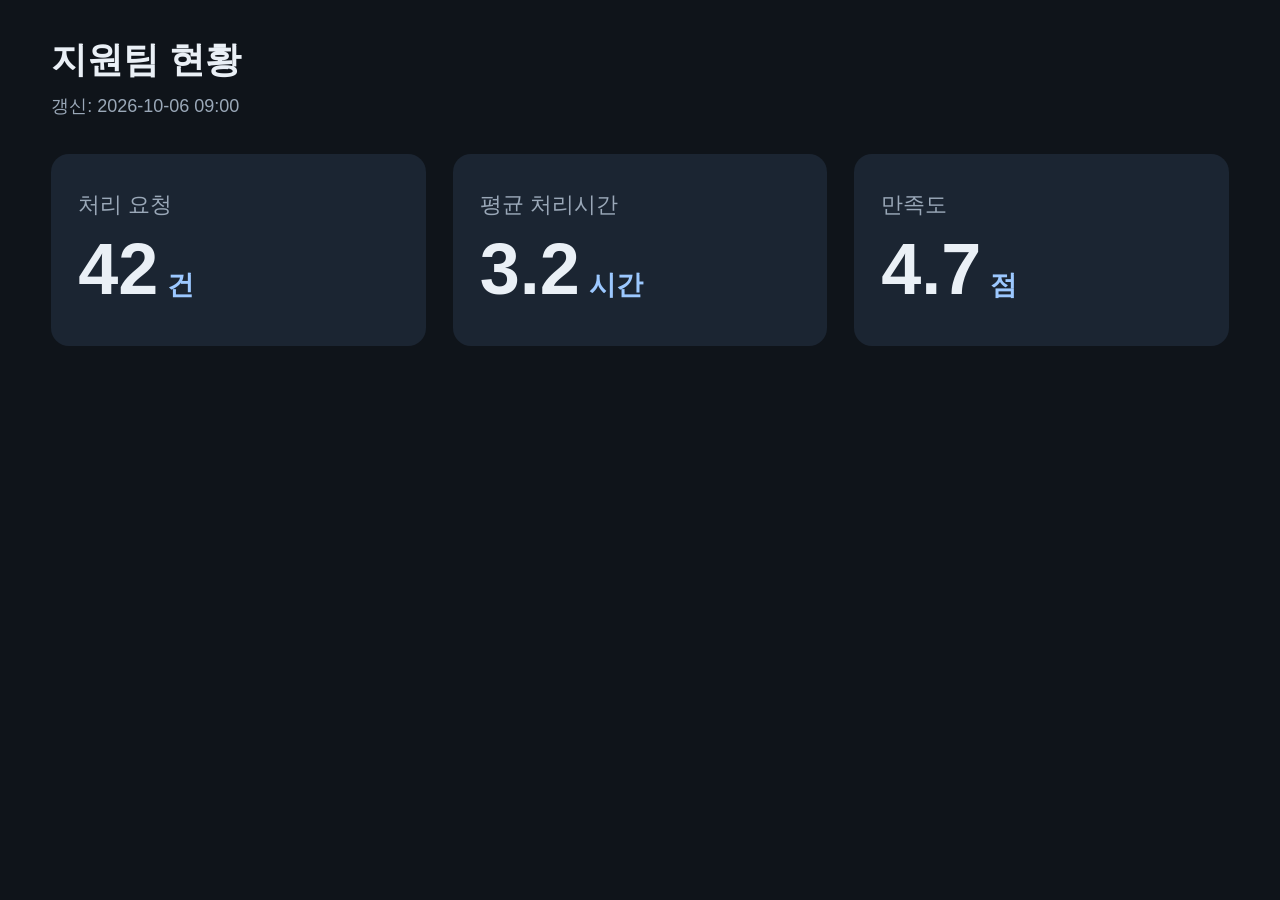
==== sample/자료/02_지원팀/index.html @ 760aa2ef "TV 대시보드 APK 초기 구현 및 GitHub Actions 빌드·배포 - 좌측 정사각형 아이콘 메뉴 + 우측 WebView 대시보드 (LG 75TR3DQ, Android 14 " ====
<!doctype html>
<html lang="ko">
<head>
<meta charset="utf-8">
<meta name="viewport" content="width=device-width, initial-scale=1">
<title>대시보드</title>
<link rel="stylesheet" href="style.css">
</head>
<body>
<h1 id="title">로딩 중…</h1>
<div class="upd" id="upd"></div>
<div class="kpis" id="kpis"></div>
<script src="app.js"></script>
</body>
</html>
---- sample/자료/02_지원팀/style.css ----
body { margin: 0; font-family: "Noto Sans KR", sans-serif; background: #0f141a; color: #eaf0f6; padding: 4vh 4vw; }
h1 { font-size: 4vh; margin: 0 0 1vh; }
.upd { color: #9aa8b8; font-size: 2vh; margin-bottom: 4vh; }
.kpis { display: grid; grid-template-columns: repeat(auto-fit, minmax(28vh, 1fr)); gap: 3vh; }
.kpi { background: #1b2532; border-radius: 2vh; padding: 4vh 3vh; }
.kpi .l { font-size: 2.4vh; color: #9aa8b8; }
.kpi .v { font-size: 8vh; font-weight: bold; margin-top: 1vh; }
.kpi .u { font-size: 3vh; color: #9cc8ff; margin-left: 1vh; }
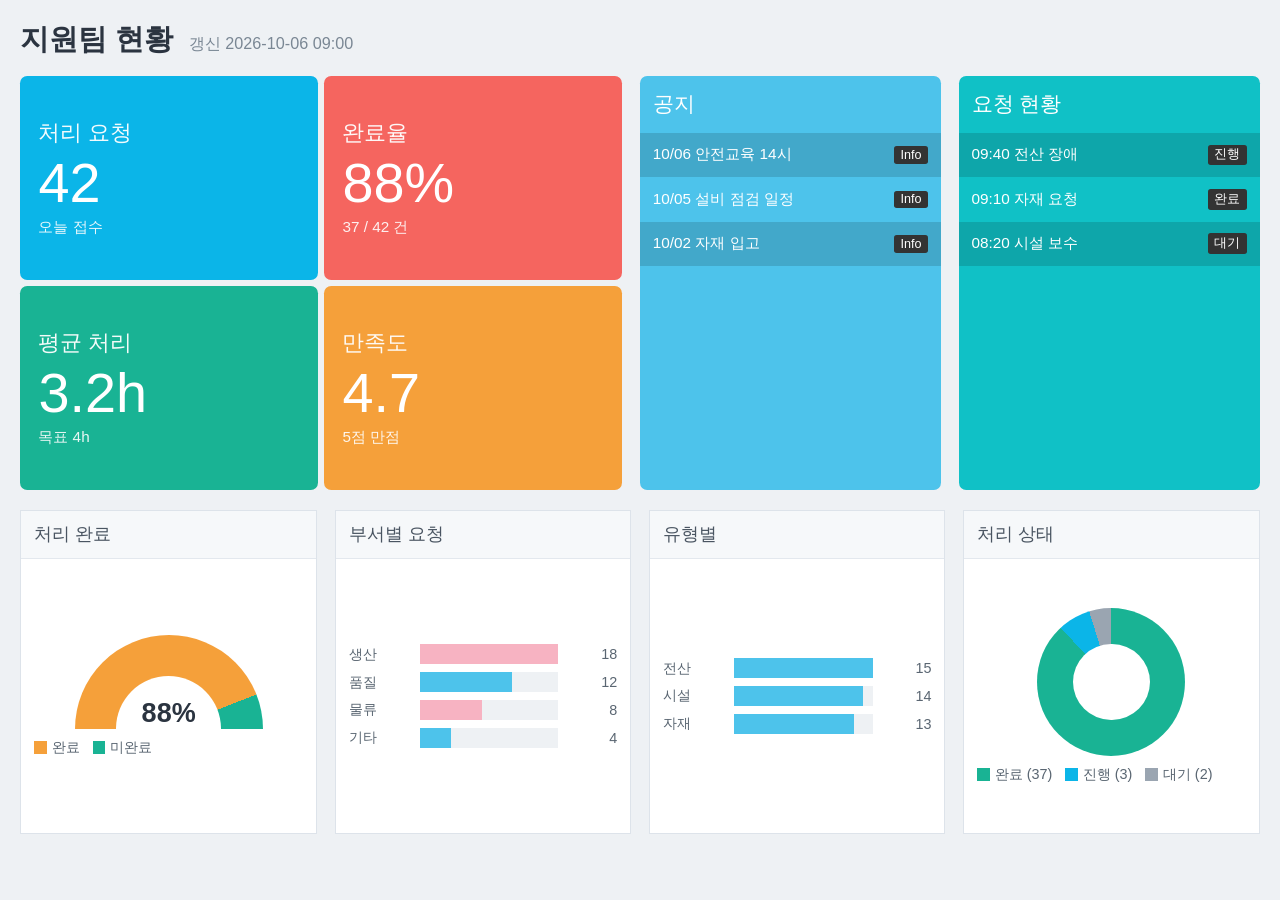
==== commit 1e25d50b: "vDesk 스타일 디자인: 상단 대상 로고·제목, 어두운 사이드바(맨 아래 설정), icon.png 아이콘 - 상단 헤더: 대상 로고 + '대상 오산공장 Dashboard'(설정에" ====
--- a/sample/자료/02_지원팀/index.html
+++ b/sample/자료/02_지원팀/index.html
@@ -7,9 +7,13 @@
 <link rel="stylesheet" href="style.css">
 </head>
 <body>
-<h1 id="title">로딩 중…</h1>
-<div class="upd" id="upd"></div>
-<div class="kpis" id="kpis"></div>
+<div class="top"><h1 id="title">로딩 중…</h1><span id="upd"></span></div>
+<div class="row1">
+  <div class="tiles" id="tiles"></div>
+  <div class="list" id="list0"></div>
+  <div class="list" id="list1"></div>
+</div>
+<div class="cards" id="cards"></div>
 <script src="app.js"></script>
 </body>
 </html>
--- a/sample/자료/02_지원팀/style.css
+++ b/sample/자료/02_지원팀/style.css
@@ -1,8 +1,42 @@
-body { margin: 0; font-family: "Noto Sans KR", sans-serif; background: #0f141a; color: #eaf0f6; padding: 4vh 4vw; }
-h1 { font-size: 4vh; margin: 0 0 1vh; }
-.upd { color: #9aa8b8; font-size: 2vh; margin-bottom: 4vh; }
-.kpis { display: grid; grid-template-columns: repeat(auto-fit, minmax(28vh, 1fr)); gap: 3vh; }
-.kpi { background: #1b2532; border-radius: 2vh; padding: 4vh 3vh; }
-.kpi .l { font-size: 2.4vh; color: #9aa8b8; }
-.kpi .v { font-size: 8vh; font-weight: bold; margin-top: 1vh; }
-.kpi .u { font-size: 3vh; color: #9cc8ff; margin-left: 1vh; }
+/* vDesk 풍 대시보드 – 같은 폴더의 data.json 을 읽어 표시 (외부 라이브러리 없음, 오프라인 동작) */
+* { box-sizing: border-box; }
+html, body { height: 100%; }
+body { margin: 0; padding: 2.2vh 1.6vw; background: #eef1f4; color: #2b3440;
+       font-family: "Noto Sans KR", "Malgun Gothic", sans-serif; overflow: hidden; }
+.top { display: flex; align-items: baseline; gap: 1.2vw; margin-bottom: 1.8vh; }
+.top h1 { margin: 0; font-size: 3.2vh; font-weight: 700; }
+.top span { color: #7a8794; font-size: 1.8vh; }
+
+.row1 { display: grid; grid-template-columns: 2fr 1fr 1fr; gap: 1.4vw; height: 46vh; }
+.tiles { display: grid; grid-template-columns: 1fr 1fr; grid-template-rows: 1fr 1fr; gap: 0.5vw; min-height: 0; }
+.tile { border-radius: 0.8vh; color: #fff; padding: 1.8vh 1.4vw; position: relative; overflow: hidden;
+        display: flex; flex-direction: column; justify-content: center; }
+.tile .l { font-size: 2.4vh; opacity: .95; }
+.tile .v { font-size: 6.2vh; font-weight: 300; line-height: 1.1; margin-top: .6vh; }
+.tile .s { font-size: 1.7vh; opacity: .9; margin-top: .4vh; }
+
+.list { min-height: 0; border-radius: 0.8vh; color: #fff; overflow: hidden; display: flex; flex-direction: column; }
+.list h3 { margin: 0; padding: 1.6vh 1vw; font-size: 2.3vh; font-weight: 400; }
+.list .it { display: flex; justify-content: space-between; align-items: center; padding: 1.3vh 1vw; font-size: 1.7vh; }
+.list .it:nth-child(even) { background: rgba(0,0,0,.14); }
+.list .tag { background: #333; color: #fff; font-size: 1.4vh; padding: .2vh .5vw; border-radius: .3vh; }
+
+.cards { display: grid; grid-template-columns: repeat(4, 1fr); gap: 1.4vw; margin-top: 2.2vh; height: 36vh; }
+.card { background: #fff; border: 1px solid #dde3ea; display: flex; flex-direction: column; }
+.card h4 { margin: 0; padding: 1.3vh 1vw; font-size: 2vh; font-weight: 400; color: #4a5562;
+           background: #f6f8fa; border-bottom: 1px solid #e3e8ee; }
+.card .body { flex: 1; padding: 1.4vh 1vw; display: flex; flex-direction: column; justify-content: center; }
+.legend { display: flex; flex-wrap: wrap; gap: .4vh 1vw; font-size: 1.6vh; color: #5a6672; margin-top: 1vh; }
+.legend i { display: inline-block; width: 1.4vh; height: 1.4vh; margin-right: .4vw; vertical-align: -0.2vh; }
+
+.gauge { width: 70%; aspect-ratio: 2 / 1; margin: 0 auto; border-radius: 50vh 50vh 0 0; position: relative; overflow: hidden; }
+.gauge::after { content: ""; position: absolute; left: 22%; right: 22%; bottom: 0; height: 56%; background: #fff; border-radius: 50vh 50vh 0 0; }
+.gauge b { position: absolute; left: 0; right: 0; bottom: 0; text-align: center; font-size: 3vh; z-index: 1; color: #2b3440; }
+
+.bars .b { display: grid; grid-template-columns: 5vw 1fr 4vw; align-items: center; gap: .6vw; margin: .9vh 0; font-size: 1.6vh; color: #5a6672; }
+.bars .track { background: #eef1f4; height: 2.2vh; }
+.bars .fill { height: 100%; }
+.bars .n { text-align: right; }
+
+.donut { width: 55%; aspect-ratio: 1; margin: 0 auto; border-radius: 50%; position: relative; }
+.donut::after { content: ""; position: absolute; inset: 24%; background: #fff; border-radius: 50%; }
